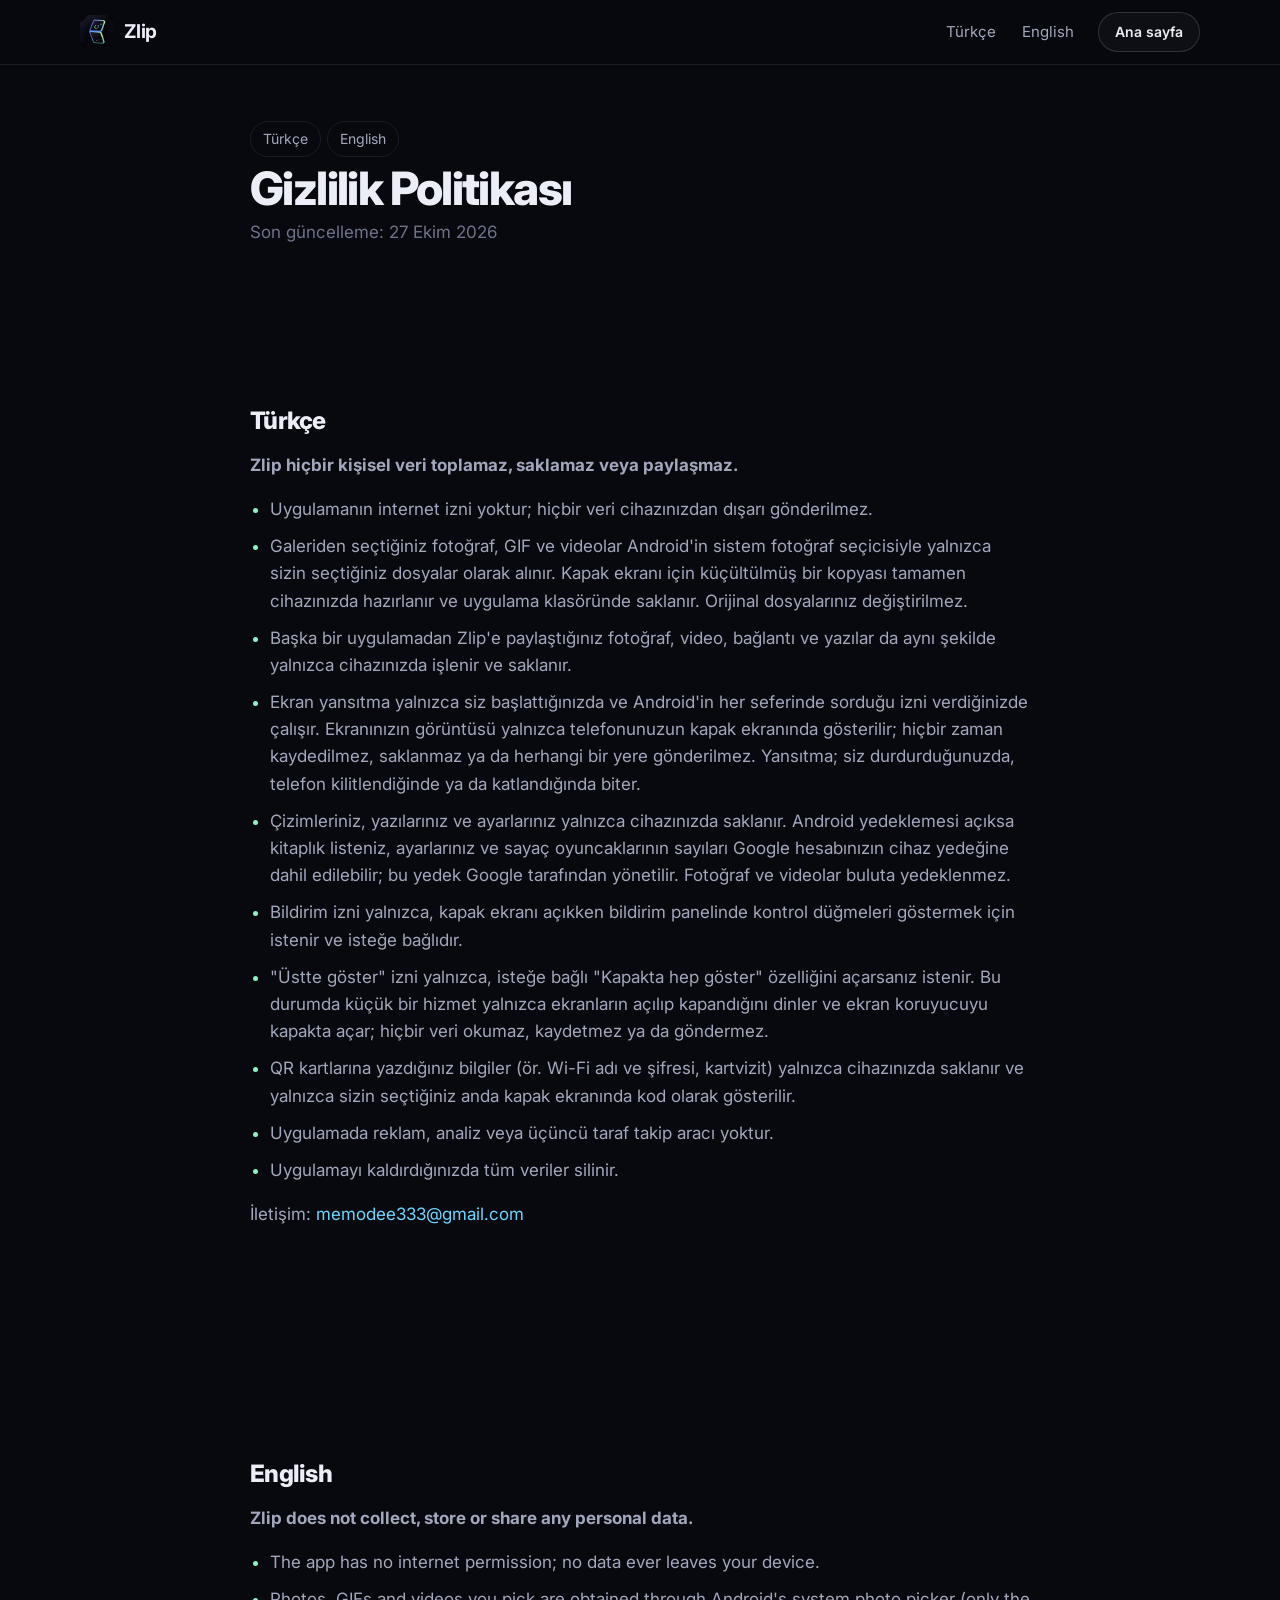
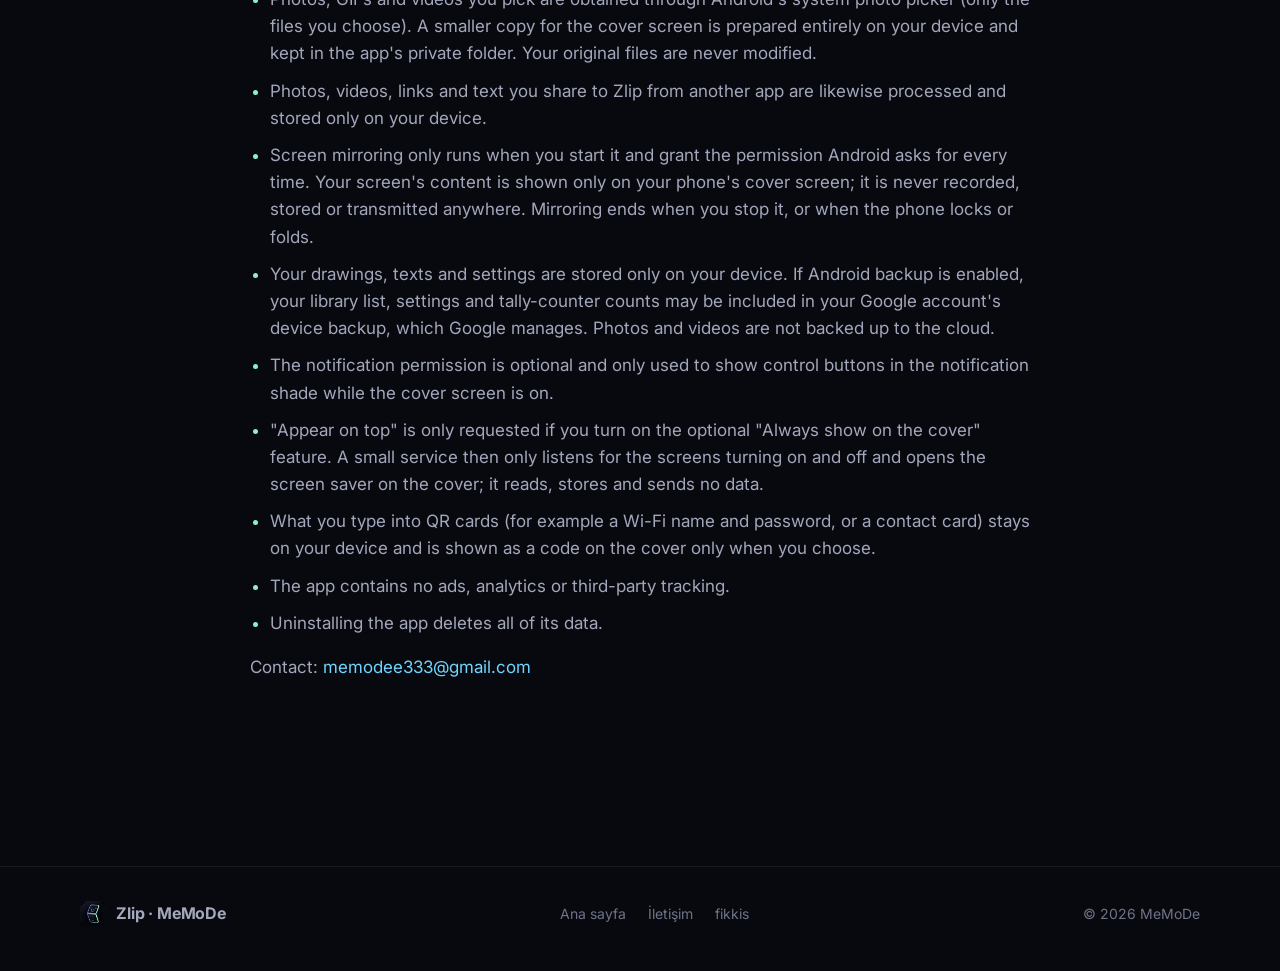
==== gizlilik.html @ e658ceb1 "Zlip web: landing page, privacy policy and 404 Static site for Zlip, the Galaxy Z Flip cover-screen " ====
<!doctype html>
<html lang="tr">
<head>
  <meta charset="utf-8">
  <meta name="viewport" content="width=device-width, initial-scale=1, viewport-fit=cover">
  <title>Gizlilik Politikası — Zlip</title>
  <meta name="description" content="Zlip hiçbir kişisel veri toplamaz, saklamaz veya paylaşmaz. Zlip privacy policy.">
  <meta name="theme-color" content="#08090e">
  <link rel="canonical" href="https://zlip-web.vercel.app/gizlilik">
  <link rel="icon" href="assets/favicon.ico" sizes="any">
  <link rel="icon" type="image/png" href="assets/favicon-64.png">
  <link rel="apple-touch-icon" href="assets/apple-touch-icon.png">
  <link rel="preconnect" href="https://fonts.googleapis.com">
  <link rel="preconnect" href="https://fonts.gstatic.com" crossorigin>
  <link href="https://fonts.googleapis.com/css2?family=Inter:wght@400;500;600;700;800&display=swap" rel="stylesheet">
  <link rel="stylesheet" href="styles.css">
</head>
<body>
  <a class="skip" href="#ana">İçeriğe geç</a>
  <header class="top">
    <div class="wrap">
      <a class="brand" href="/" aria-label="Zlip ana sayfa">
        <img src="assets/icon-192.png" alt="" width="34" height="34">
        Zlip
      </a>
      <nav class="nav" aria-label="Sayfa içi">
        <a href="#tr">Türkçe</a>
        <a href="#en">English</a>
      </nav>
      <a class="btn btn-ghost btn-small" href="/">Ana sayfa</a>
    </div>
  </header>

  <main id="ana" class="legal">
    <div class="wrap">
      <div class="lang-switch" aria-label="Dil"><a href="#tr">Türkçe</a><a href="#en">English</a></div>
      <h1>Gizlilik Politikası</h1>
      <p class="date">Son güncelleme: 27 Ekim 2026</p>

      <section id="tr" aria-labelledby="tr-baslik">
        <h2 id="tr-baslik">Türkçe</h2>
        <p><strong>Zlip hiçbir kişisel veri toplamaz, saklamaz veya paylaşmaz.</strong></p>
        <ul>
          <li>Uygulamanın internet izni yoktur; hiçbir veri cihazınızdan dışarı gönderilmez.</li>
          <li>Galeriden seçtiğiniz fotoğraf, GIF ve videolar Android'in sistem fotoğraf seçicisiyle yalnızca sizin seçtiğiniz dosyalar olarak alınır. Kapak ekranı için küçültülmüş bir kopyası tamamen cihazınızda hazırlanır ve uygulama klasöründe saklanır. Orijinal dosyalarınız değiştirilmez.</li>
          <li>Başka bir uygulamadan Zlip'e paylaştığınız fotoğraf, video, bağlantı ve yazılar da aynı şekilde yalnızca cihazınızda işlenir ve saklanır.</li>
          <li>Ekran yansıtma yalnızca siz başlattığınızda ve Android'in her seferinde sorduğu izni verdiğinizde çalışır. Ekranınızın görüntüsü yalnızca telefonunuzun kapak ekranında gösterilir; hiçbir zaman kaydedilmez, saklanmaz ya da herhangi bir yere gönderilmez. Yansıtma; siz durdurduğunuzda, telefon kilitlendiğinde ya da katlandığında biter.</li>
          <li>Çizimleriniz, yazılarınız ve ayarlarınız yalnızca cihazınızda saklanır. Android yedeklemesi açıksa kitaplık listeniz, ayarlarınız ve sayaç oyuncaklarının sayıları Google hesabınızın cihaz yedeğine dahil edilebilir; bu yedek Google tarafından yönetilir. Fotoğraf ve videolar buluta yedeklenmez.</li>
          <li>Bildirim izni yalnızca, kapak ekranı açıkken bildirim panelinde kontrol düğmeleri göstermek için istenir ve isteğe bağlıdır.</li>
          <li>"Üstte göster" izni yalnızca, isteğe bağlı "Kapakta hep göster" özelliğini açarsanız istenir. Bu durumda küçük bir hizmet yalnızca ekranların açılıp kapandığını dinler ve ekran koruyucuyu kapakta açar; hiçbir veri okumaz, kaydetmez ya da göndermez.</li>
          <li>QR kartlarına yazdığınız bilgiler (ör. Wi-Fi adı ve şifresi, kartvizit) yalnızca cihazınızda saklanır ve yalnızca sizin seçtiğiniz anda kapak ekranında kod olarak gösterilir.</li>
          <li>Uygulamada reklam, analiz veya üçüncü taraf takip aracı yoktur.</li>
          <li>Uygulamayı kaldırdığınızda tüm veriler silinir.</li>
        </ul>
        <p>İletişim: <a href="mailto:memodee333@gmail.com">memodee333@gmail.com</a></p>
      </section>

      <section id="en" lang="en" aria-labelledby="en-baslik">
        <h2 id="en-baslik">English</h2>
        <p><strong>Zlip does not collect, store or share any personal data.</strong></p>
        <ul>
          <li>The app has no internet permission; no data ever leaves your device.</li>
          <li>Photos, GIFs and videos you pick are obtained through Android's system photo picker (only the files you choose). A smaller copy for the cover screen is prepared entirely on your device and kept in the app's private folder. Your original files are never modified.</li>
          <li>Photos, videos, links and text you share to Zlip from another app are likewise processed and stored only on your device.</li>
          <li>Screen mirroring only runs when you start it and grant the permission Android asks for every time. Your screen's content is shown only on your phone's cover screen; it is never recorded, stored or transmitted anywhere. Mirroring ends when you stop it, or when the phone locks or folds.</li>
          <li>Your drawings, texts and settings are stored only on your device. If Android backup is enabled, your library list, settings and tally-counter counts may be included in your Google account's device backup, which Google manages. Photos and videos are not backed up to the cloud.</li>
          <li>The notification permission is optional and only used to show control buttons in the notification shade while the cover screen is on.</li>
          <li>"Appear on top" is only requested if you turn on the optional "Always show on the cover" feature. A small service then only listens for the screens turning on and off and opens the screen saver on the cover; it reads, stores and sends no data.</li>
          <li>What you type into QR cards (for example a Wi-Fi name and password, or a contact card) stays on your device and is shown as a code on the cover only when you choose.</li>
          <li>The app contains no ads, analytics or third-party tracking.</li>
          <li>Uninstalling the app deletes all of its data.</li>
        </ul>
        <p>Contact: <a href="mailto:memodee333@gmail.com">memodee333@gmail.com</a></p>
      </section>
    </div>
  </main>

  <footer>
    <div class="wrap">
      <span class="brand"><img src="assets/icon-192.png" alt="" width="26" height="26" loading="lazy">Zlip · MeMoDe</span>
      <nav aria-label="Alt bağlantılar">
        <a href="/">Ana sayfa</a>
        <a href="mailto:memodee333@gmail.com">İletişim</a>
        <a href="https://fikkis.vercel.app/">fikkis</a>
      </nav>
      <span>© 2026 MeMoDe</span>
    </div>
  </footer>
</body>
</html>
---- styles.css ----
/* Zlip web — koyu, sade, uygulamanın renkleriyle. */
:root {
  --bg: #08090e;
  --bg-2: #0d0e15;
  --surface: #12131b;
  --surface-2: #181a24;
  --line: rgba(255, 255, 255, 0.08);
  --line-strong: rgba(255, 255, 255, 0.14);
  --text: #eceef7;
  --muted: #a3a7bc;
  --faint: #6f7389;
  --blue: #8a9bff;
  --cyan: #6fd6ff;
  --mint: #8cf2c4;
  --violet: #b59cff;
  --grad: linear-gradient(110deg, var(--blue) 0%, var(--cyan) 50%, var(--mint) 100%);
  --radius: 20px;
  --radius-sm: 14px;
  --shadow: 0 30px 80px -30px rgba(0, 0, 0, 0.8);
  --max: 1120px;
  color-scheme: dark;
}

* { box-sizing: border-box; }

html { scroll-behavior: smooth; -webkit-text-size-adjust: 100%; overflow-x: clip; }

body {
  margin: 0;
  background: var(--bg);
  color: var(--text);
  font-family: "Inter", system-ui, -apple-system, "Segoe UI", Roboto, sans-serif;
  font-size: 17px;
  line-height: 1.6;
  -webkit-font-smoothing: antialiased;
  overflow-x: hidden;
  overflow-x: clip;
}

img { max-width: 100%; display: block; }

a { color: inherit; text-decoration: none; }

:focus-visible { outline: 2px solid var(--cyan); outline-offset: 3px; border-radius: 8px; }

.wrap { width: min(var(--max), 100% - 32px); margin-inline: auto; }

.sr-only {
  position: absolute; width: 1px; height: 1px; padding: 0; margin: -1px;
  overflow: hidden; clip: rect(0, 0, 0, 0); white-space: nowrap; border: 0;
}

.skip {
  position: absolute; left: 16px; top: -60px; z-index: 100;
  background: var(--text); color: var(--bg); padding: 10px 16px; border-radius: 10px; font-weight: 600;
}
.skip:focus { top: 12px; }

.grad-text {
  background: var(--grad);
  -webkit-background-clip: text; background-clip: text; color: transparent;
}

/* ——— Header ——— */
.top {
  position: sticky; top: 0; z-index: 50;
  backdrop-filter: saturate(1.4) blur(14px);
  -webkit-backdrop-filter: saturate(1.4) blur(14px);
  background: rgba(8, 9, 14, 0.72);
  border-bottom: 1px solid var(--line);
}
.top .wrap { display: flex; align-items: center; gap: 24px; height: 64px; }
.brand { display: flex; align-items: center; gap: 10px; font-weight: 700; font-size: 19px; letter-spacing: -0.01em; }
.brand img { width: 34px; height: 34px; border-radius: 9px; }
.nav { display: flex; gap: 26px; margin-left: auto; font-size: 15px; color: var(--muted); }
.nav a:hover { color: var(--text); }

.btn {
  display: inline-flex; align-items: center; justify-content: center; gap: 10px;
  min-height: 48px; padding: 0 22px; border-radius: 999px;
  font-weight: 600; font-size: 16px; border: 1px solid transparent; cursor: pointer;
  transition: transform .2s ease, background .2s ease, border-color .2s ease;
}
.btn:hover { transform: translateY(-1px); }
.btn-primary { background: var(--text); color: #0a0b12; }
.btn-ghost { border-color: var(--line-strong); color: var(--text); background: rgba(255, 255, 255, 0.03); }
.btn-ghost:hover { border-color: rgba(255, 255, 255, 0.28); }
.btn-small { min-height: 40px; padding: 0 16px; font-size: 14px; }
.soon {
  font-size: 11px; font-weight: 700; letter-spacing: .06em; text-transform: uppercase;
  padding: 3px 8px; border-radius: 999px; background: rgba(140, 242, 196, 0.16); color: var(--mint);
}
.btn-primary .soon { background: #0a0b12; color: var(--mint); }

/* ——— Hero ——— */
.hero { position: relative; padding: 72px 0 56px; }
.hero::before {
  content: ""; position: absolute; inset: -20% -10% auto; height: 760px; z-index: -1; pointer-events: none;
  background:
    radial-gradient(520px 340px at 72% 28%, rgba(111, 214, 255, 0.16), transparent 70%),
    radial-gradient(480px 360px at 18% 10%, rgba(181, 156, 255, 0.14), transparent 70%),
    radial-gradient(420px 320px at 60% 70%, rgba(140, 242, 196, 0.10), transparent 70%);
}
.hero .wrap { display: grid; grid-template-columns: 1.05fr 0.95fr; gap: 48px; align-items: center; }
.eyebrow {
  display: inline-flex; align-items: center; gap: 8px; font-size: 14px; color: var(--muted);
  padding: 6px 12px; border: 1px solid var(--line); border-radius: 999px; background: rgba(255, 255, 255, 0.02);
}
.eyebrow .dot { width: 7px; height: 7px; border-radius: 50%; background: var(--mint); box-shadow: 0 0 10px var(--mint); }
h1 {
  margin: 18px 0 18px; font-size: clamp(40px, 6.2vw, 68px); line-height: 1.04; letter-spacing: -0.035em; font-weight: 800;
}
.lead { font-size: clamp(17px, 2vw, 19px); color: var(--muted); max-width: 33em; margin: 0 0 28px; }
.cta { display: flex; flex-wrap: wrap; gap: 12px; }
.trust { display: flex; flex-wrap: wrap; gap: 8px 22px; margin: 26px 0 0; padding: 0; list-style: none; color: var(--faint); font-size: 14px; }
.trust li { display: inline-flex; align-items: center; gap: 8px; }
.trust svg { width: 16px; height: 16px; color: var(--mint); }

/* Folded phone with a living cover screen */
.stage { position: relative; display: grid; place-items: center; min-height: 460px; }
.phone {
  position: relative; width: min(300px, 74vw); aspect-ratio: 71.9 / 85.5;
  border-radius: 44px; padding: 13px;
  background: linear-gradient(150deg, #2e3140 0%, #171922 55%, #0f1016 100%);
  box-shadow: var(--shadow), inset 0 1px 0 rgba(255, 255, 255, 0.12), inset 0 -2px 0 rgba(0, 0, 0, 0.5);
  transform: rotate(-4deg);
}
.phone::after {
  /* the hinge seam below the cover */
  content: ""; position: absolute; left: 10%; right: 10%; bottom: 7%; height: 2px; border-radius: 2px;
  background: rgba(255, 255, 255, 0.06);
}
.cover {
  position: relative; height: 78%; border-radius: 32px; overflow: hidden; background: #000;
  box-shadow: inset 0 0 0 1px rgba(255, 255, 255, 0.05);
}
.cams { position: absolute; left: 9%; bottom: 7%; display: flex; gap: 8px; z-index: 3; }
.cams i {
  width: 30px; height: 30px; border-radius: 50%;
  background: radial-gradient(circle at 40% 38%, #3a3f55 0 18%, #0b0c12 22% 100%);
  box-shadow: 0 0 0 3px #181a22, 0 0 0 4px rgba(255, 255, 255, 0.07);
}
.slide { position: absolute; inset: 0; display: grid; place-items: center; opacity: 0; animation: cycle 15s infinite; }
.slide:nth-child(1) { animation-delay: 0s; }
.slide:nth-child(2) { animation-delay: 5s; }
.slide:nth-child(3) { animation-delay: 10s; }
@keyframes cycle {
  0% { opacity: 0; } 4% { opacity: 1; } 30% { opacity: 1; } 34% { opacity: 0; } 100% { opacity: 0; }
}
.pixel { width: 58%; image-rendering: pixelated; filter: drop-shadow(0 0 18px rgba(140, 242, 196, 0.45)); }
.marquee { width: 100%; overflow: hidden; }
.marquee span {
  display: inline-block; white-space: nowrap; padding-left: 100%;
  font: 800 54px/1 "JetBrains Mono", ui-monospace, monospace; letter-spacing: 0.04em; color: var(--blue);
  text-shadow: 0 0 18px rgba(138, 155, 255, 0.7);
  animation: scroll 9s linear infinite;
}
@keyframes scroll { to { transform: translateX(-100%); } }
.led::after {
  /* LED dot look, like the app's LED matrix view */
  content: ""; position: absolute; inset: 0; pointer-events: none;
  background: radial-gradient(circle at center, transparent 0 46%, rgba(0, 0, 0, 0.62) 50%) 0 0 / 7px 7px;
}
.count { text-align: center; }
.count small { display: block; color: var(--muted); font-size: 15px; letter-spacing: .14em; text-transform: uppercase; margin-bottom: 4px; }
.count b { font: 800 76px/1 "JetBrains Mono", ui-monospace, monospace; color: var(--mint); text-shadow: 0 0 22px rgba(140, 242, 196, 0.55); }
.count em { display: block; font-style: normal; color: var(--text); font-weight: 700; letter-spacing: .2em; margin-top: 6px; }
.chip {
  position: absolute; display: inline-flex; align-items: center; gap: 8px; padding: 10px 14px;
  border-radius: 14px; font-size: 14px; font-weight: 600; white-space: nowrap;
  background: rgba(24, 26, 36, 0.78); border: 1px solid var(--line-strong);
  backdrop-filter: blur(10px); -webkit-backdrop-filter: blur(10px); box-shadow: var(--shadow);
  animation: float 6s ease-in-out infinite;
}
.chip i { width: 9px; height: 9px; border-radius: 50%; }
.chip-a { top: 9%; left: 0; }
.chip-a i { background: var(--mint); box-shadow: 0 0 10px var(--mint); }
.chip-b { top: 46%; right: -2%; animation-delay: -2s; }
.chip-b i { background: var(--cyan); box-shadow: 0 0 10px var(--cyan); }
.chip-c { bottom: 6%; left: 6%; animation-delay: -4s; }
.chip-c i { background: var(--violet); box-shadow: 0 0 10px var(--violet); }
@keyframes float { 50% { transform: translateY(-8px); } }

/* ——— Sections ——— */
section { padding: 88px 0; }
.kicker { color: var(--cyan); font-weight: 700; font-size: 14px; letter-spacing: .12em; text-transform: uppercase; margin: 0 0 10px; }
h2 { font-size: clamp(30px, 4.2vw, 46px); line-height: 1.1; letter-spacing: -0.03em; margin: 0 0 14px; font-weight: 800; }
.sub { color: var(--muted); font-size: 18px; max-width: 40em; margin: 0 0 44px; }

/* Two moments: open and folded */
.duo { display: grid; grid-template-columns: 1fr 1fr; gap: 20px; }
.panel {
  position: relative; padding: 30px; border-radius: var(--radius); border: 1px solid var(--line);
  background: linear-gradient(180deg, var(--surface) 0%, var(--bg-2) 100%); overflow: hidden;
}
.panel::before {
  content: ""; position: absolute; inset: 0 0 auto; height: 2px; background: var(--grad); opacity: .7;
}
.panel h3 { display: flex; align-items: center; gap: 12px; font-size: 22px; margin: 0 0 18px; letter-spacing: -0.01em; }
.panel h3 .ic { width: 40px; height: 40px; border-radius: 12px; display: grid; place-items: center; background: rgba(138, 155, 255, 0.12); color: var(--blue); }
.panel.folded h3 .ic { background: rgba(140, 242, 196, 0.12); color: var(--mint); }
.panel h3 svg { width: 22px; height: 22px; }
.ticks { list-style: none; margin: 0; padding: 0; display: grid; gap: 14px; }
.ticks li { position: relative; padding-left: 30px; color: var(--muted); }
.ticks li b { color: var(--text); font-weight: 600; }
.ticks li::before {
  content: ""; position: absolute; left: 0; top: 7px; width: 16px; height: 16px; border-radius: 50%;
  background: rgba(140, 242, 196, 0.14) url("data:image/svg+xml,%3Csvg xmlns='http://www.w3.org/2000/svg' viewBox='0 0 16 16'%3E%3Cpath d='M4.5 8.3l2.2 2.2 4.8-5' fill='none' stroke='%238cf2c4' stroke-width='1.8' stroke-linecap='round' stroke-linejoin='round'/%3E%3C/svg%3E") center / 16px no-repeat;
}

/* Feature grid */
.grid { display: grid; grid-template-columns: repeat(3, 1fr); gap: 16px; }
.card {
  padding: 26px; border-radius: var(--radius); border: 1px solid var(--line); background: var(--surface);
  transition: transform .25s ease, border-color .25s ease, background .25s ease;
}
.card:hover { transform: translateY(-3px); border-color: var(--line-strong); background: var(--surface-2); }
.card .ic {
  width: 46px; height: 46px; border-radius: 14px; display: grid; place-items: center; margin-bottom: 16px;
  background: rgba(111, 214, 255, 0.10); color: var(--cyan);
}
.card:nth-child(3n+2) .ic { background: rgba(140, 242, 196, 0.10); color: var(--mint); }
.card:nth-child(3n) .ic { background: rgba(181, 156, 255, 0.12); color: var(--violet); }
.card .ic svg { width: 24px; height: 24px; }
.card h3 { margin: 0 0 6px; font-size: 19px; letter-spacing: -0.01em; }
.card p { margin: 0; color: var(--muted); font-size: 16px; }

/* Screens */
.shots { display: grid; grid-template-columns: repeat(3, 1fr); gap: 28px; align-items: start; }
.shot { margin: 0; text-align: center; }
.frame {
  border-radius: 34px; padding: 9px; background: linear-gradient(160deg, #2b2e3c, #121319);
  box-shadow: var(--shadow), inset 0 1px 0 rgba(255, 255, 255, 0.1);
  max-width: 290px; margin: 0 auto;
}
.frame img { border-radius: 26px; width: 100%; height: auto; aspect-ratio: 540 / 1202; }
.shot:nth-child(2) { transform: translateY(28px); }
.shot figcaption { color: var(--muted); font-size: 15px; margin-top: 18px; }
.shot figcaption b { display: block; color: var(--text); font-size: 16px; }

/* Battery strip */
.care { display: grid; grid-template-columns: repeat(4, 1fr); gap: 16px; }
.care div { padding: 22px; border-radius: var(--radius-sm); border: 1px solid var(--line); background: var(--bg-2); }
.care b { display: block; margin-bottom: 4px; }
.care span { color: var(--muted); font-size: 15px; }

/* Steps */
.steps { display: grid; grid-template-columns: repeat(3, 1fr); gap: 16px; counter-reset: step; list-style: none; padding: 0; margin: 0; }
.steps li { position: relative; padding: 26px 26px 26px 76px; border-radius: var(--radius); border: 1px solid var(--line); background: var(--surface); counter-increment: step; }
.steps li::before {
  content: counter(step); position: absolute; left: 24px; top: 24px; width: 36px; height: 36px; border-radius: 50%;
  display: grid; place-items: center; font-weight: 800; color: #0a0b12; background: var(--grad);
}
.steps b { display: block; font-size: 18px; margin-bottom: 4px; }
.steps span { color: var(--muted); font-size: 16px; }

/* Privacy band */
.privacy {
  display: grid; grid-template-columns: 1.1fr 0.9fr; gap: 32px; align-items: center;
  padding: 40px; border-radius: 28px; border: 1px solid var(--line);
  background:
    radial-gradient(400px 200px at 90% 0%, rgba(140, 242, 196, 0.12), transparent 70%),
    linear-gradient(180deg, var(--surface), var(--bg-2));
}
.privacy h2 { margin-bottom: 10px; }
.privacy p { color: var(--muted); margin: 0 0 20px; }
.privacy ul { margin: 0; padding: 0; list-style: none; display: grid; gap: 12px; }
.privacy li { display: flex; gap: 12px; align-items: flex-start; padding: 14px 16px; border-radius: 14px; background: rgba(255, 255, 255, 0.03); border: 1px solid var(--line); }
.privacy li svg { width: 22px; height: 22px; flex: none; color: var(--mint); margin-top: 1px; }

/* FAQ */
.faq { display: grid; gap: 10px; max-width: 820px; }
.faq details { border: 1px solid var(--line); border-radius: var(--radius-sm); background: var(--surface); }
.faq summary {
  list-style: none; cursor: pointer; padding: 18px 54px 18px 20px; font-weight: 600; position: relative;
}
.faq summary::-webkit-details-marker { display: none; }
.faq summary::after {
  content: ""; position: absolute; right: 20px; top: 50%; width: 10px; height: 10px; margin-top: -7px;
  border-right: 2px solid var(--muted); border-bottom: 2px solid var(--muted); transform: rotate(45deg); transition: transform .2s ease;
}
.faq details[open] summary::after { transform: rotate(225deg); margin-top: -2px; }
.faq details p { margin: 0; padding: 0 20px 18px; color: var(--muted); }

/* Final call */
.final { text-align: center; padding: 96px 0 104px; position: relative; }
.final::before {
  content: ""; position: absolute; inset: 0; z-index: -1; pointer-events: none;
  background: radial-gradient(560px 280px at 50% 60%, rgba(111, 214, 255, 0.12), transparent 70%);
}
.final img { width: 84px; height: 84px; border-radius: 22px; margin: 0 auto 22px; box-shadow: 0 20px 50px -20px rgba(111, 214, 255, 0.5); }
.final h2 { margin-bottom: 12px; }
.final p { color: var(--muted); margin: 0 auto 28px; max-width: 32em; }
.final .cta { justify-content: center; }

/* Footer */
footer { border-top: 1px solid var(--line); padding: 34px 0 44px; color: var(--faint); font-size: 14px; }
footer .wrap { display: flex; flex-wrap: wrap; gap: 16px 28px; align-items: center; justify-content: space-between; }
footer nav { display: flex; flex-wrap: wrap; gap: 8px 22px; }
footer a:hover { color: var(--text); }
footer .brand { font-size: 16px; color: var(--muted); }
footer .brand img { width: 26px; height: 26px; border-radius: 7px; }

/* Legal pages */
.legal { padding: 56px 0 80px; }
.legal .wrap { max-width: 780px; }
.legal h1 { font-size: clamp(32px, 5vw, 46px); margin: 0 0 6px; }
.legal .date { color: var(--faint); margin: 0 0 34px; }
.legal h2 { font-size: 24px; margin: 40px 0 14px; }
.legal ul { padding-left: 20px; color: var(--muted); display: grid; gap: 10px; }
.legal li::marker { color: var(--mint); }
.legal p { color: var(--muted); }
.legal a { color: var(--cyan); }
.lang-switch { display: inline-flex; gap: 6px; margin-bottom: 8px; }
.lang-switch a { padding: 6px 12px; border-radius: 999px; border: 1px solid var(--line); color: var(--muted); font-size: 14px; }
.lang-switch a:hover { color: var(--text); border-color: var(--line-strong); }

/* ——— Responsive ——— */
@media (max-width: 960px) {
  .hero .wrap { grid-template-columns: 1fr; gap: 36px; }
  .hero { padding-top: 48px; }
  .stage { min-height: 400px; }
  .grid { grid-template-columns: 1fr 1fr; }
  .care { grid-template-columns: 1fr 1fr; }
  .steps { grid-template-columns: 1fr; }
  .privacy { grid-template-columns: 1fr; padding: 28px; }
}
@media (max-width: 720px) {
  body { font-size: 16px; }
  .nav { display: none; }
  .top .btn-small { margin-left: auto; }
  section { padding: 64px 0; }
  .duo { grid-template-columns: 1fr; }
  .grid { grid-template-columns: 1fr; }
  .shots { grid-template-columns: 1fr; gap: 36px; }
  .shot:nth-child(2) { transform: none; }
  .frame { max-width: 260px; }
  .panel, .card { padding: 22px; }
  .chip { font-size: 13px; padding: 8px 12px; }
  .chip-b { right: 0; }
}
@media (max-width: 420px) {
  .care { grid-template-columns: 1fr; }
  .cta .btn { width: 100%; }
}
@media (prefers-reduced-motion: reduce) {
  *, *::before, *::after { animation: none !important; transition: none !important; scroll-behavior: auto !important; }
  .slide:nth-child(1) { opacity: 1; }
  .marquee span { padding-left: 0; }
}
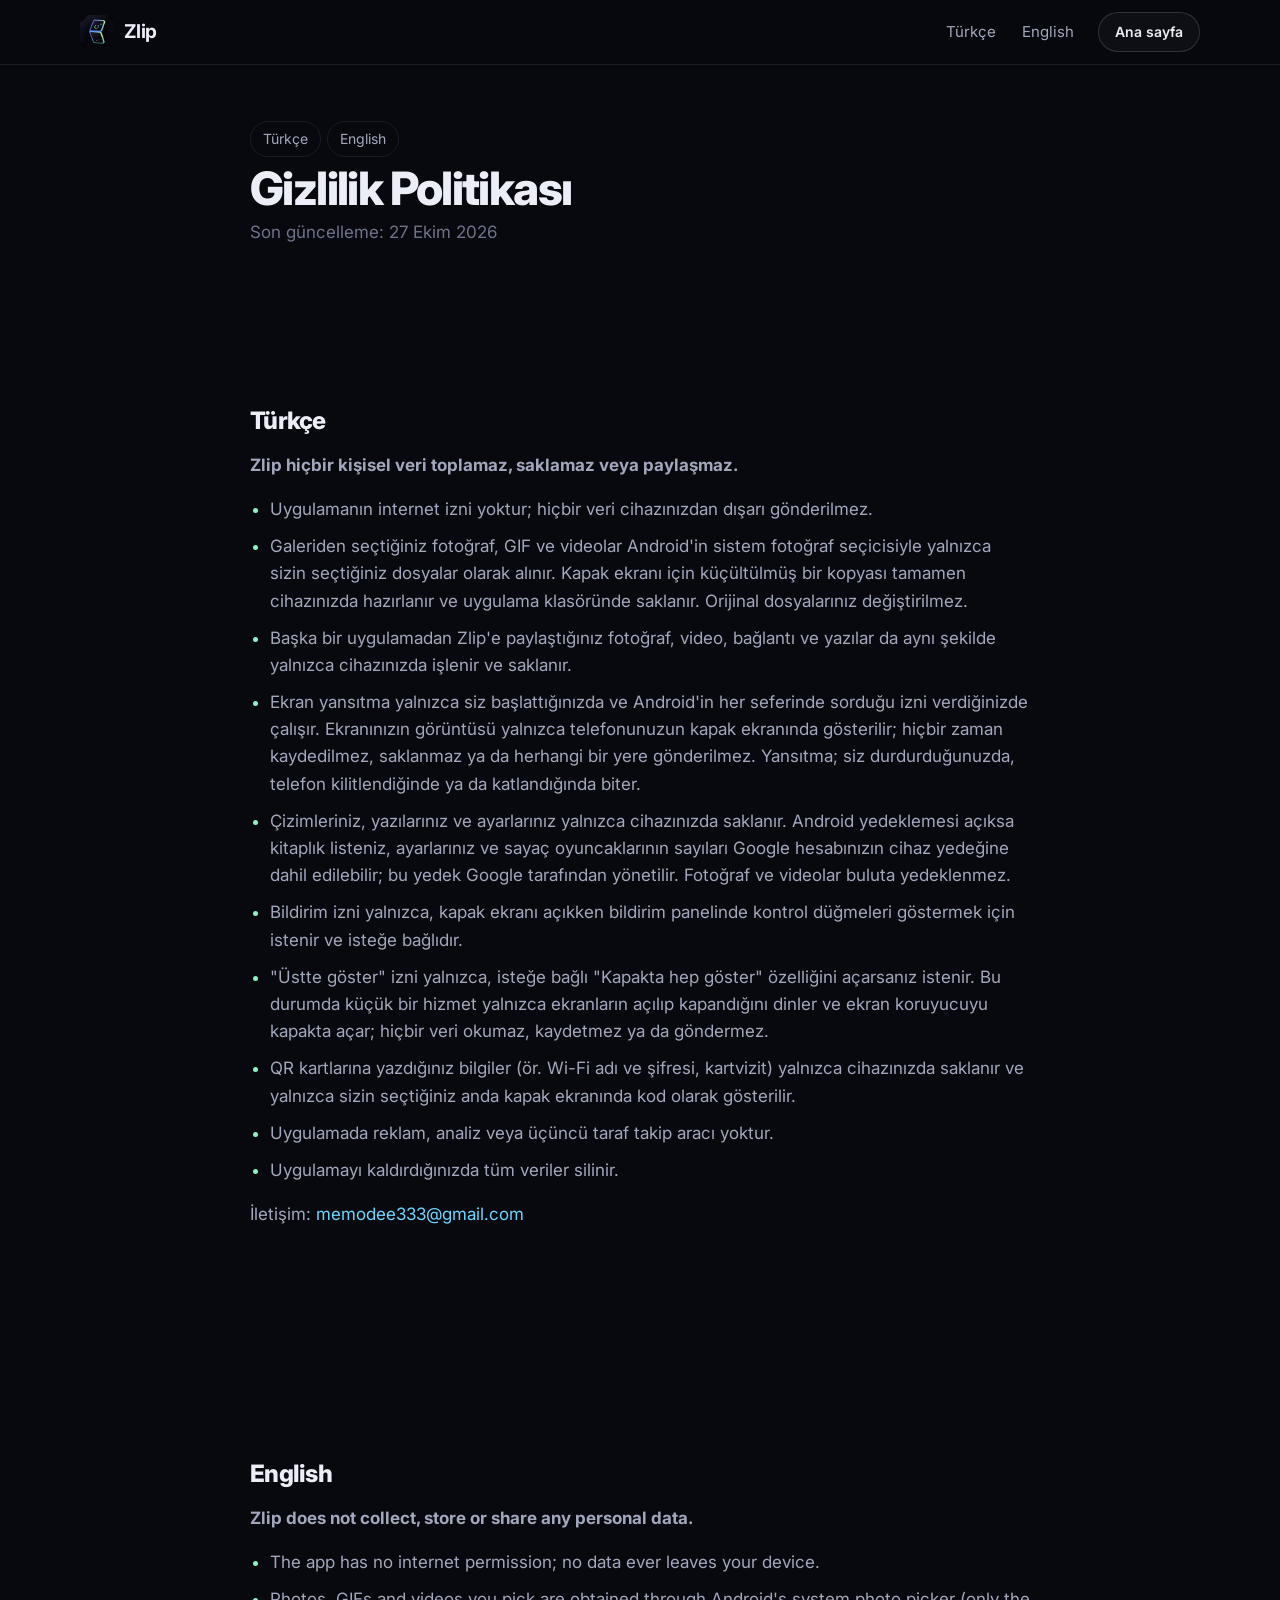
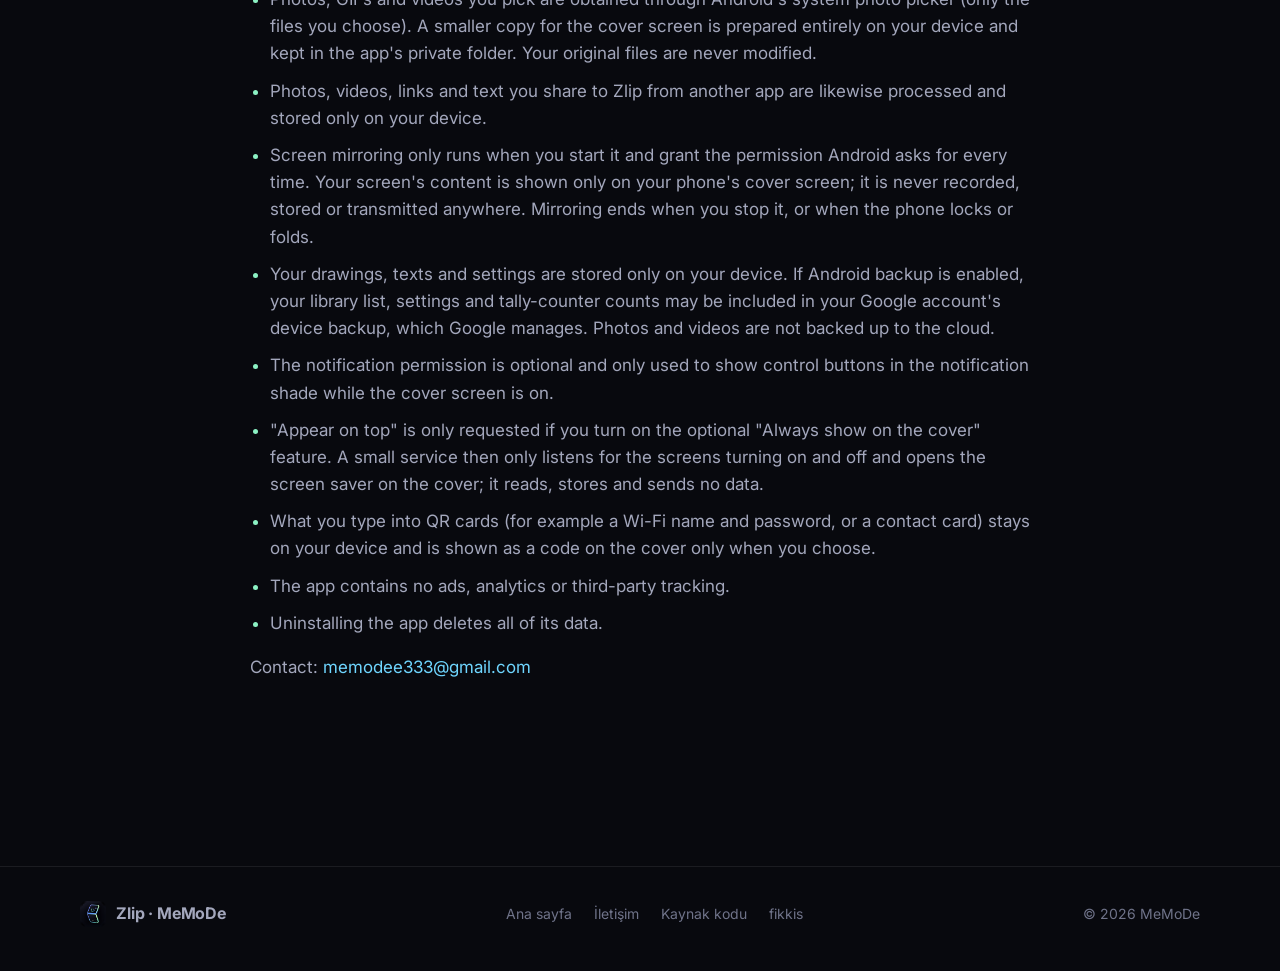
==== commit 85ad0673: "Link the app's public source code Co-Authored-By: Claude Opus 5.5 <noreply@anthropic.com>" ====
--- a/gizlilik.html
+++ b/gizlilik.html
@@ -81,6 +81,7 @@
       <nav aria-label="Alt bağlantılar">
         <a href="/">Ana sayfa</a>
         <a href="mailto:memodee333@gmail.com">İletişim</a>
+        <a href="https://github.com/cayankuzu/Zlip">Kaynak kodu</a>
         <a href="https://fikkis.vercel.app/">fikkis</a>
       </nav>
       <span>© 2026 MeMoDe</span>
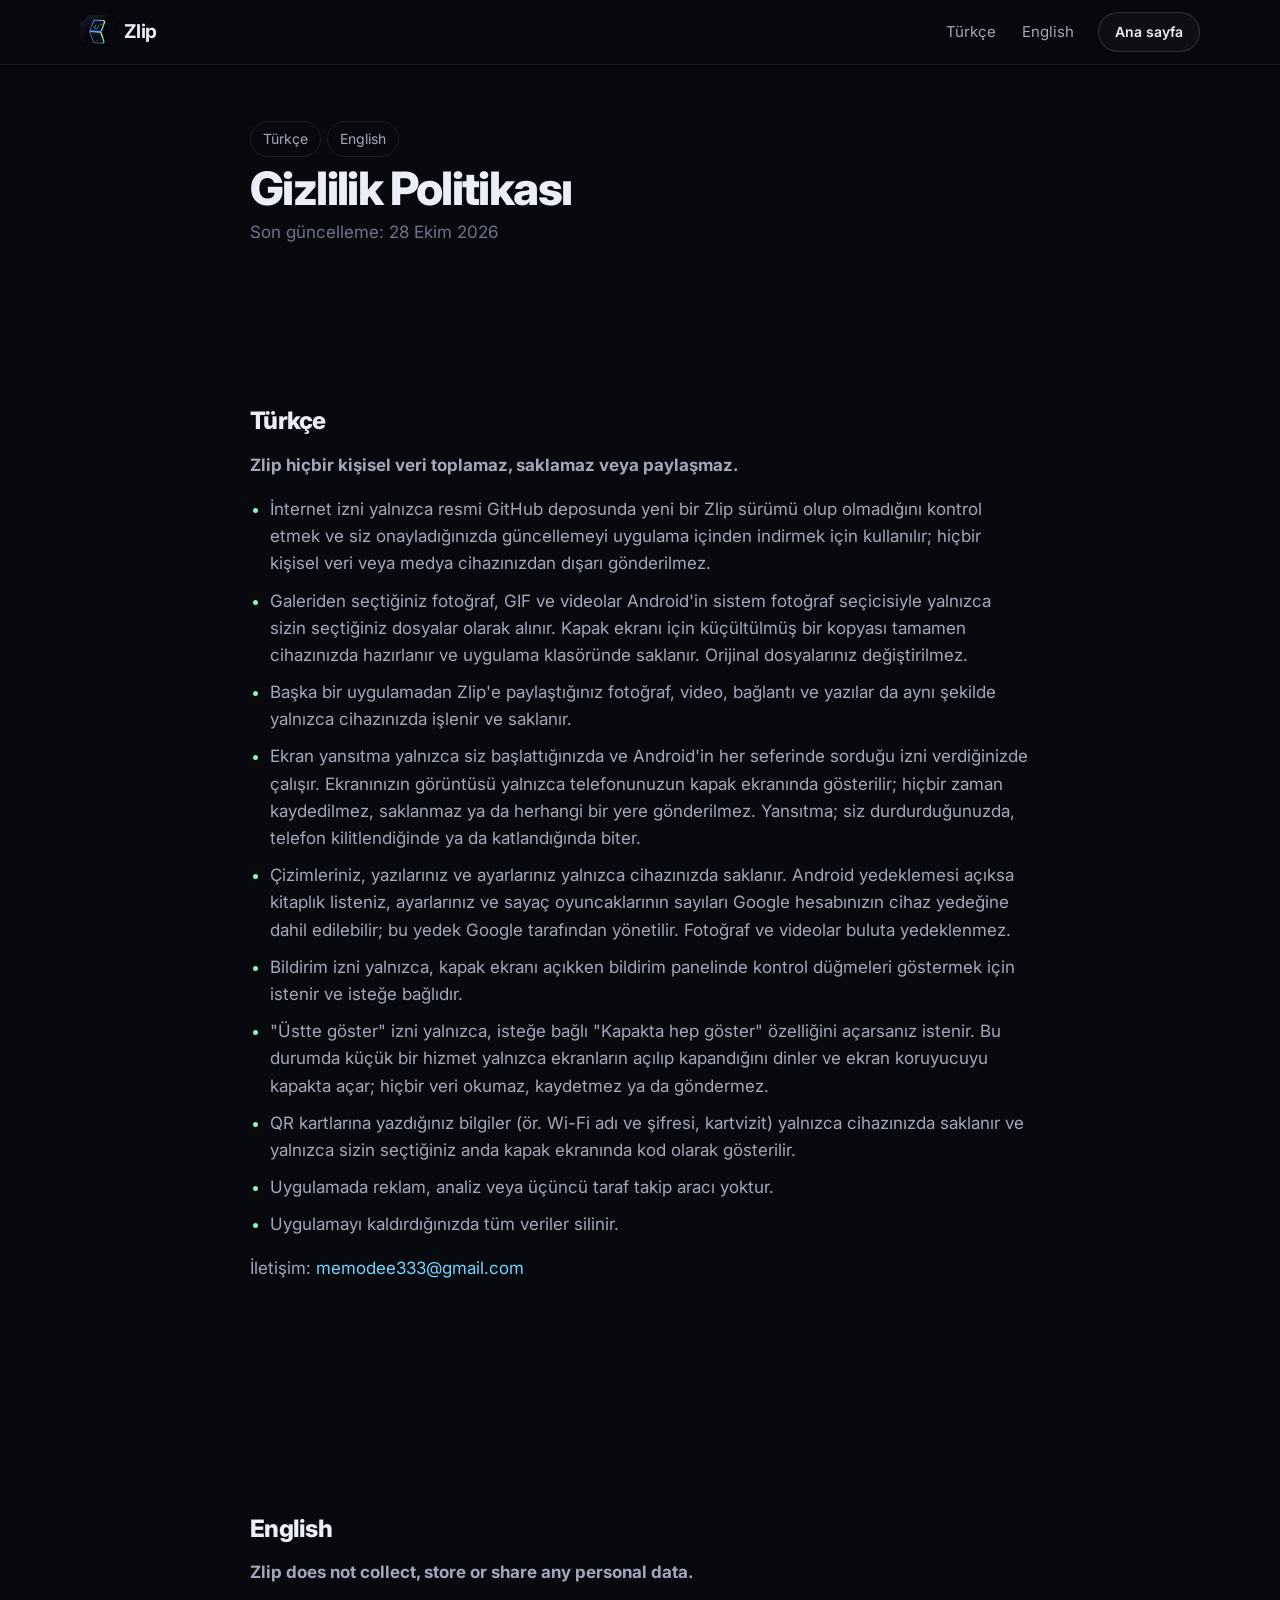
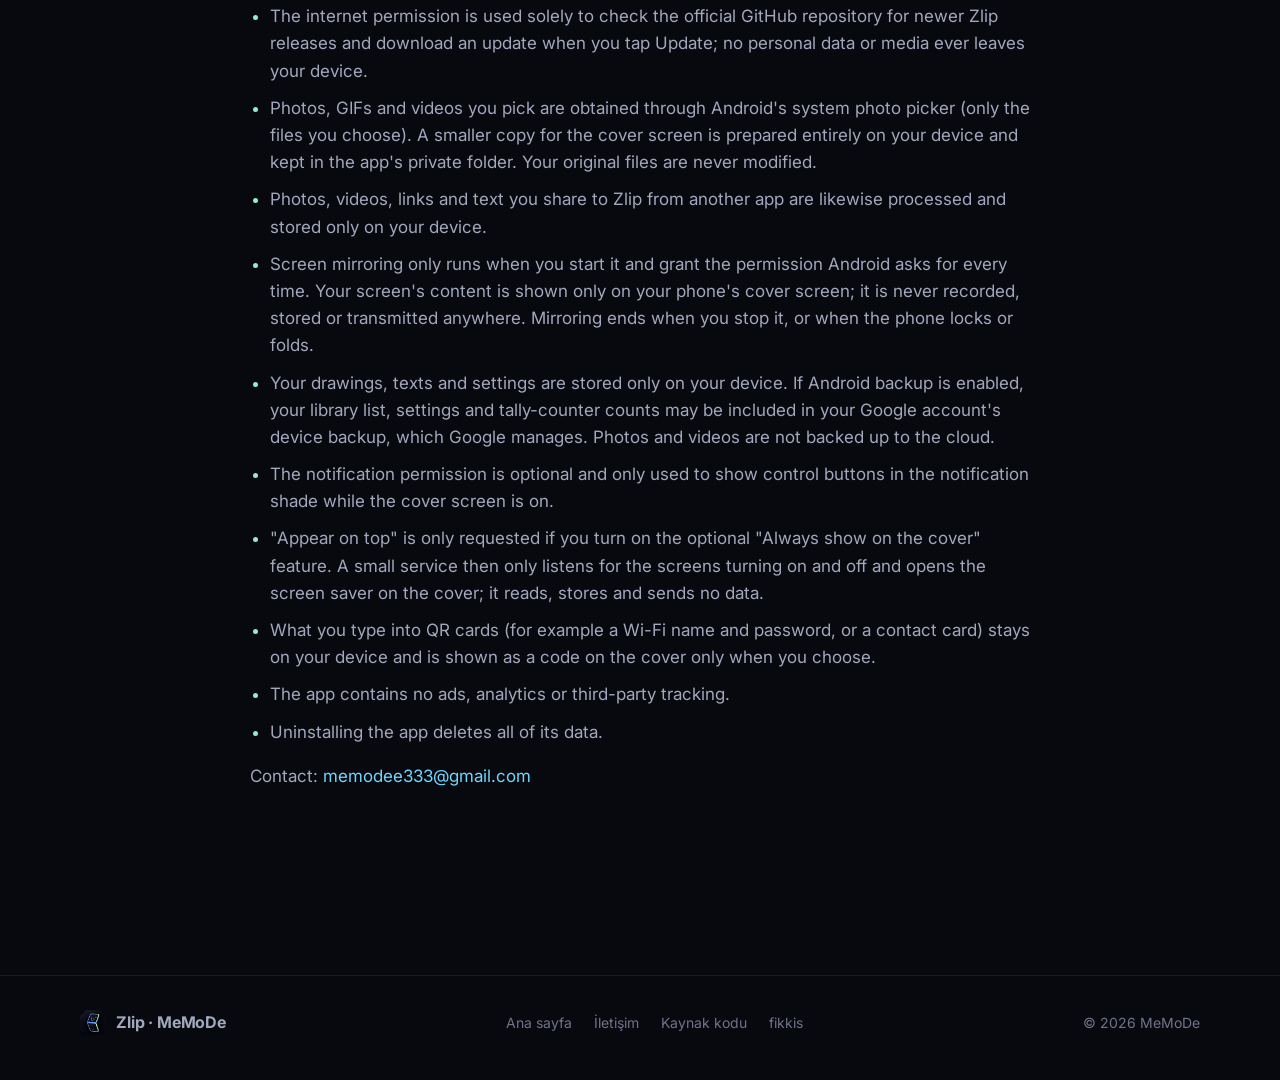
==== commit a4b14bf3: "Update Zlip web to v1.0.8 with OTA update, gallery, and synchronized media player" ====
--- a/gizlilik.html
+++ b/gizlilik.html
@@ -35,13 +35,13 @@
     <div class="wrap">
       <div class="lang-switch" aria-label="Dil"><a href="#tr">Türkçe</a><a href="#en">English</a></div>
       <h1>Gizlilik Politikası</h1>
-      <p class="date">Son güncelleme: 27 Ekim 2026</p>
+      <p class="date">Son güncelleme: 28 Ekim 2026</p>
 
       <section id="tr" aria-labelledby="tr-baslik">
         <h2 id="tr-baslik">Türkçe</h2>
         <p><strong>Zlip hiçbir kişisel veri toplamaz, saklamaz veya paylaşmaz.</strong></p>
         <ul>
-          <li>Uygulamanın internet izni yoktur; hiçbir veri cihazınızdan dışarı gönderilmez.</li>
+          <li>İnternet izni yalnızca resmi GitHub deposunda yeni bir Zlip sürümü olup olmadığını kontrol etmek ve siz onayladığınızda güncellemeyi uygulama içinden indirmek için kullanılır; hiçbir kişisel veri veya medya cihazınızdan dışarı gönderilmez.</li>
           <li>Galeriden seçtiğiniz fotoğraf, GIF ve videolar Android'in sistem fotoğraf seçicisiyle yalnızca sizin seçtiğiniz dosyalar olarak alınır. Kapak ekranı için küçültülmüş bir kopyası tamamen cihazınızda hazırlanır ve uygulama klasöründe saklanır. Orijinal dosyalarınız değiştirilmez.</li>
           <li>Başka bir uygulamadan Zlip'e paylaştığınız fotoğraf, video, bağlantı ve yazılar da aynı şekilde yalnızca cihazınızda işlenir ve saklanır.</li>
           <li>Ekran yansıtma yalnızca siz başlattığınızda ve Android'in her seferinde sorduğu izni verdiğinizde çalışır. Ekranınızın görüntüsü yalnızca telefonunuzun kapak ekranında gösterilir; hiçbir zaman kaydedilmez, saklanmaz ya da herhangi bir yere gönderilmez. Yansıtma; siz durdurduğunuzda, telefon kilitlendiğinde ya da katlandığında biter.</li>
@@ -59,7 +59,7 @@
         <h2 id="en-baslik">English</h2>
         <p><strong>Zlip does not collect, store or share any personal data.</strong></p>
         <ul>
-          <li>The app has no internet permission; no data ever leaves your device.</li>
+          <li>The internet permission is used solely to check the official GitHub repository for newer Zlip releases and download an update when you tap Update; no personal data or media ever leaves your device.</li>
           <li>Photos, GIFs and videos you pick are obtained through Android's system photo picker (only the files you choose). A smaller copy for the cover screen is prepared entirely on your device and kept in the app's private folder. Your original files are never modified.</li>
           <li>Photos, videos, links and text you share to Zlip from another app are likewise processed and stored only on your device.</li>
           <li>Screen mirroring only runs when you start it and grant the permission Android asks for every time. Your screen's content is shown only on your phone's cover screen; it is never recorded, stored or transmitted anywhere. Mirroring ends when you stop it, or when the phone locks or folds.</li>
--- a/styles.css
+++ b/styles.css
@@ -112,6 +112,9 @@
 }
 .lead { font-size: clamp(17px, 2vw, 19px); color: var(--muted); max-width: 33em; margin: 0 0 28px; }
 .cta { display: flex; flex-wrap: wrap; gap: 12px; }
+.fine { margin: 14px 0 0; font-size: 14px; color: var(--faint); }
+.fine a, .faq details p a { color: var(--muted); text-decoration: underline; text-underline-offset: 3px; }
+.fine a:hover, .faq details p a:hover { color: var(--text); }
 .trust { display: flex; flex-wrap: wrap; gap: 8px 22px; margin: 26px 0 0; padding: 0; list-style: none; color: var(--faint); font-size: 14px; }
 .trust li { display: inline-flex; align-items: center; gap: 8px; }
 .trust svg { width: 16px; height: 16px; color: var(--mint); }
